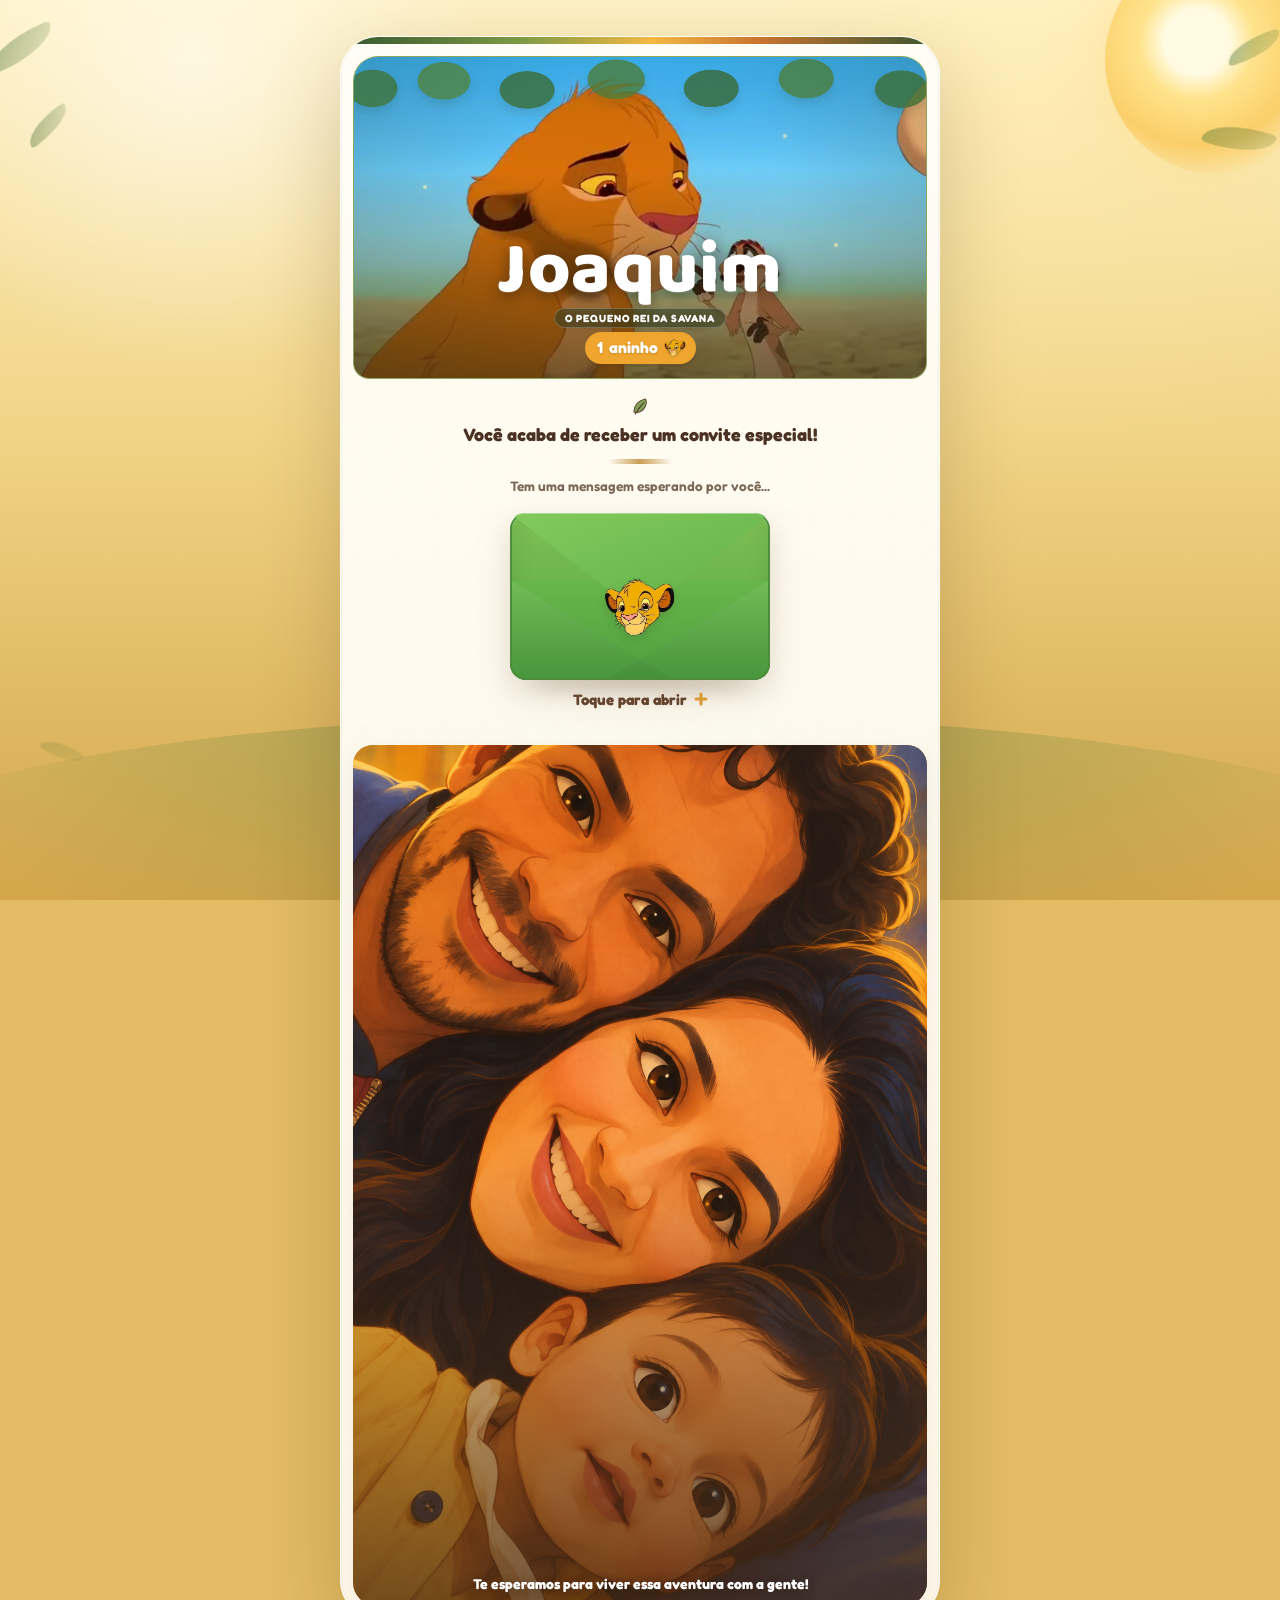
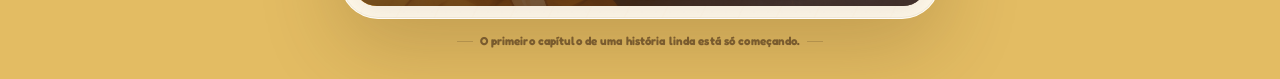
==== index.html @ 47ee206e "first commit all done" ====
<!doctype html>
<html lang="pt-BR">
<head>
  <meta charset="utf-8" />
  <meta name="viewport" content="width=device-width,initial-scale=1,viewport-fit=cover" />
  <meta name="robots" content="noindex,nofollow" />
  <meta name="theme-color" content="#e8b64d" />
  <meta name="description" content="Convite de aniversário do Joaquim — 1 aninho" />
  <title>Joaquim • 1 aninho</title>

  <link rel="preconnect" href="https://fonts.googleapis.com">
  <link rel="preconnect" href="https://fonts.gstatic.com" crossorigin>
  <link href="https://fonts.googleapis.com/css2?family=Baloo+2:wght@600;700;800&family=Fredoka:wght@400;500;600;700&family=Nunito:wght@500;600;700;800;900&display=swap" rel="stylesheet">
  <link rel="stylesheet" href="./style.css?v=5" />
</head>
<body>
  <div class="savannaBg" aria-hidden="true">
    <div class="sun"></div>
    <div class="cloud cloud--a"></div>
    <div class="cloud cloud--b"></div>
    <span class="leaf leaf--1"></span>
    <span class="leaf leaf--2"></span>
    <span class="leaf leaf--3"></span>
    <span class="leaf leaf--4"></span>
    <span class="leaf leaf--5"></span>
    <div class="horizon"></div>
  </div>

  <main class="pageShell">
    <article class="invite" id="inviteCard">
      <div class="invite__topline" aria-hidden="true"></div>

      <header class="hero">
        <div class="hero__media">
          <video
            class="hero__video"
            id="heroVideo"
            autoplay
            muted
            loop
            playsinline
            preload="metadata"
            poster="./assets/images/topo-poster.webp"
          >
            <source src="./assets/videos/reileao.mp4" type="video/mp4" />
          </video>
          <div class="hero__fallback" id="heroFallback" aria-hidden="true">
            <img src="./assets/images/simbarosto.png" alt="" />
            <strong>A savana do Joaquim</strong>
          </div>
          <div class="hero__shade"></div>
          <div class="hero__canopy"></div>
          <div class="hero__dust" aria-hidden="true"><i></i><i></i><i></i><i></i></div>

          <div class="hero__badge">
            <h1><span id="txtNome">Joaquim</span></h1>
            <span class="hero__eyebrow">O pequeno rei da savana</span>
            <p class="hero__agePill"><span id="txtIdade">1</span> aninho <img src="./assets/images/simbarosto.png" alt="" /></p>
          </div>
        </div>

        <div class="hero__intro">
          <span class="tinyCrown" aria-hidden="true"><img src="./assets/icons/leaf.svg" alt="" /></span>
          <p id="txtMensagemAbertura">Você acaba de receber um convite especial!</p>
          <span class="hero__divider" aria-hidden="true"></span>
        </div>
      </header>

      <section class="stage stage--envelope" id="stageEnvelope" aria-label="Abrir convite">
        <p class="preEnvelope">Tem uma mensagem esperando por você...</p>

        <button class="envelopeButton" id="btnAbrir" type="button" aria-label="Abrir o convite de Joaquim">
          <span class="tapHalo" aria-hidden="true"></span>
          <span class="envelope" id="envelope" aria-hidden="true">
            <span class="envelope__shadow"></span>
            <span class="envelope__back"></span>
            <span class="envelope__letter">
              <span class="letterMark">J</span>
            </span>
            <span class="envelope__flap"></span>
            <span class="envelope__front"></span>
            <span class="envelope__seal">
              <img src="./assets/images/simbarosto.png" alt="" />
            </span>
          </span>
          <span class="envelopeHint">Toque para abrir <b class="sparkleMark" aria-hidden="true"></b></span>
        </button>
      </section>

      <section class="stage stage--content hidden" id="stageContent" aria-label="Informações do convite">
        <div class="revealRibbon">
          <span>HAKUNA MATATA</span>
        </div>

        <div class="storyCard">
          <span class="storyCard__icon" aria-hidden="true"><img src="./assets/icons/leaf.svg" alt="" /></span>
          <p id="txtMensagemInterna">Todo o reino te espera para comemorar esse dia especial!</p>
          <span class="storyCard__icon storyCard__icon--flip" aria-hidden="true"><img src="./assets/icons/leaf.svg" alt="" /></span>
        </div>

        <section class="eventSection" aria-labelledby="eventTitle">
          <p class="sectionKicker">marque no calendário</p>
          <h2 id="eventTitle">A aventura começa em</h2>

          <div class="eventTickets">
            <div class="ticket">
              <span class="ticket__icon" aria-hidden="true"><img src="./assets/icons/calendar.svg" alt="" /></span>
              <span class="ticket__label">Dia</span>
              <strong id="txtData">15 de Março</strong>
            </div>
            <div class="ticket">
              <span class="ticket__icon" aria-hidden="true"><img src="./assets/icons/clock.svg" alt="" /></span>
              <span class="ticket__label">Horário</span>
              <strong id="txtHora">16:00</strong>
            </div>
          </div>
        </section>

        <section class="placeCard" aria-labelledby="placeTitle">
          <div class="placeCard__pin" aria-hidden="true"><img src="./assets/icons/map.svg" alt="" /></div>
          <div class="placeCard__copy">
            <span>Local da aventura</span>
            <h2 id="placeTitle"><span id="txtLocal">Espaço Festa Alegria</span></h2>
            <p id="txtEndereco">Rua Exemplo, 123 — São Paulo/SP</p>
          </div>
          <button class="miniMapBtn" id="btnMaps" type="button" aria-label="Abrir localização da festa">Ver mapa</button>
        </section>

        <section class="countdownCard" aria-labelledby="countTitle">
          <p class="sectionKicker">a contagem já começou</p>
          <h2 id="countTitle">Falta pouco para o rugido da festa!</h2>
          <div class="countdown" aria-live="polite">
            <div><strong id="countDays">--</strong><span>dias</span></div>
            <i>:</i>
            <div><strong id="countHours">--</strong><span>horas</span></div>
            <i>:</i>
            <div><strong id="countMinutes">--</strong><span>min</span></div>
            <i>:</i>
            <div><strong id="countSeconds">--</strong><span>seg</span></div>
          </div>
          <p class="countdownText" id="countdownText">Carregando contagem...</p>
        </section>

        <div class="journeyDivider" aria-hidden="true">
          <span class="journeyDivider__trail"><i></i><i></i><i></i><i></i><i></i></span>
          <img src="./assets/images/simba-walk.png" alt="" />
          <span class="journeyDivider__label">A aventura já começou</span>
        </div>

        <section class="actionSection" aria-labelledby="actionTitle">
          <p class="sectionKicker">prepare sua mochila</p>
          <h2 id="actionTitle">Tudo para a aventura</h2>
          <div class="actionGrid">
            <button class="actionBtn actionBtn--primary" id="btnRsvp" type="button">
              <span class="actionBtn__icon"><img src="./assets/icons/chat.svg" alt="" /></span>
              <span><strong>Confirmar presença</strong><small>pelo WhatsApp</small></span>
              <b>›</b>
            </button>

            <button class="actionBtn" id="btnPresentes" type="button" aria-haspopup="dialog" aria-controls="modalPresentes">
              <span class="actionBtn__icon"><img src="./assets/icons/gift.svg" alt="" /></span>
              <span><strong>Sugestões de presentes</strong><small>um mimo para o pequeno rei</small></span>
              <b>›</b>
            </button>

            <button class="actionBtn" id="btnAlbum" type="button">
              <span class="actionBtn__icon"><img src="./assets/icons/camera.svg" alt="" /></span>
              <span><strong>Álbum da festa</strong><small>memórias do grande dia</small></span>
              <b>›</b>
            </button>
          </div>
        </section>

        <section class="savannaScene" aria-label="Mensagem final do convite">
          <span class="savannaScene__sun" aria-hidden="true"></span>
          <span class="savannaScene__hill savannaScene__hill--back" aria-hidden="true"></span>
          <span class="savannaScene__hill savannaScene__hill--front" aria-hidden="true"></span>

          <img class="savannaScene__nala" src="./assets/images/nala.png" alt="" aria-hidden="true" />

          <div class="savannaScene__copy">
            <span>A turma já está esperando</span>
            <strong>Nos vemos na savana!</strong>
            <small>Um dia especial para guardar na memória.</small>
          </div>

          <img class="savannaScene__friends" src="./assets/images/reileao1.png" alt="" aria-hidden="true" />
          <span class="savannaScene__grass" aria-hidden="true"></span>
        </section>
      </section>

      <footer class="footerArt">
        <div class="footerArt__frame">
          <img src="./assets/images/familia-joaquim.png" alt="Ilustração de uma criança em uma savana com animais" />
          <div class="footerArt__gradient"></div>
          <p class="footerArt__text">Te esperamos para viver essa aventura com a gente!</p>
        </div>
      </footer>

      <div class="cornerPaw cornerPaw--a" aria-hidden="true"><img src="./assets/icons/paw.svg" alt="" /></div>
      <div class="cornerPaw cornerPaw--b" aria-hidden="true"><img src="./assets/icons/paw.svg" alt="" /></div>
    </article>

    <p class="pageCredit">O primeiro capítulo de uma história linda está só começando.</p>
  </main>

  <!-- Trilha sonora: só começa depois do toque no envelope (compatível com celular) -->
  <audio id="bgMusic" preload="metadata">
    <source src="./assets/audio/ciclo-da-vida.mp3" type="audio/mpeg" />
  </audio>

  <button class="musicControl is-hidden" id="musicControl" type="button" aria-label="Pausar trilha da savana" aria-pressed="true">
    <span class="musicControl__icon" aria-hidden="true"><img src="./assets/icons/music.svg" alt="" /></span>
    <span class="musicControl__copy">
      <strong>Trilha da savana</strong>
      <small id="musicStatus">tocando baixinho</small>
    </span>
    <span class="musicControl__bars" aria-hidden="true"><i></i><i></i><i></i></span>
  </button>

  <div class="modal hidden" id="modalPresentes" role="dialog" aria-modal="true" aria-labelledby="presentesTitle">
    <button class="modal__backdrop" type="button" data-close="true" aria-label="Fechar sugestões de presentes"></button>
    <div class="modal__panel">
      <img class="modal__friends" src="./assets/images/reileao1.png" alt="" />
      <button class="modal__close" type="button" data-close="true" aria-label="Fechar">×</button>
      <p class="modal__kicker">Baú da savana</p>
      <h2 id="presentesTitle">Sugestões de presentes</h2>
      <p class="modal__intro">Se quiser levar um mimo, aqui vão algumas ideias:</p>

      <div class="giftList" role="list">
        <div class="giftItem" role="listitem"><span><img src="./assets/icons/shoe.svg" alt="" /></span><div><strong>Calçado</strong><small>Tamanho 1 ano ou similar</small></div></div>
        <div class="giftItem" role="listitem"><span><img src="./assets/icons/shirt.svg" alt="" /></span><div><strong>Roupinhas</strong><small>Tamanho 1 ano</small></div></div>
        <div class="giftItem" role="listitem"><span><img src="./assets/icons/blocks.svg" alt="" /></span><div><strong>Brinquedos</strong><small>Interativos, criativos ou educativos</small></div></div>
      </div>

      <p class="modal__note">O mais importante é ter você com a gente nesse dia especial.</p>
      <button class="modal__ok" type="button" data-close="true">Combinado!</button>
    </div>
  </div>

  <div class="celebration" id="celebration" aria-hidden="true"></div>
  <script src="./script.js?v=5"></script>
</body>
</html>
---- style.css ----
:root{
  --sand-0:#fff8df;
  --sand-1:#f6e2a4;
  --sand-2:#e6bc60;
  --sand-3:#c98c32;
  --leaf:#5f7f36;
  --leaf-dark:#35562f;
  --moss:#456b37;
  --orange:#de8c27;
  --amber:#f4b844;
  --brown:#5a3523;
  --brown-2:#7b4c2d;
  --paper:#fffdf7;
  --paper-2:#fff7e8;
  --ink:#4b3124;
  --muted:#7b6657;
  --line:rgba(102,73,45,.14);
  --shadow:0 28px 80px rgba(76,49,20,.22);
  --ff-display:"Baloo 2","Fredoka",system-ui,sans-serif;
  --ff-body:"Nunito",system-ui,sans-serif;
  --ff-cute:"Fredoka","Nunito",system-ui,sans-serif;
}

*{box-sizing:border-box}
html{scroll-behavior:smooth}
body{
  margin:0;
  min-height:100%;
  color:var(--ink);
  font-family:var(--ff-body);
  background:#e3bc63;
  overflow-x:hidden;
  -webkit-text-size-adjust:100%;
}
button{font:inherit}
button:focus-visible{outline:3px solid rgba(245,177,55,.65);outline-offset:3px}
.hidden{display:none!important}

.savannaBg{
  position:fixed;
  inset:0;
  z-index:-2;
  overflow:hidden;
  background:
    radial-gradient(circle at 15% 8%,rgba(255,255,255,.55),transparent 22%),
    radial-gradient(circle at 82% 18%,rgba(255,235,168,.28),transparent 25%),
    linear-gradient(180deg,#fff2c5 0%,#f1d486 48%,#d3a64b 100%);
}
.savannaBg::before{
  content:"";
  position:absolute;
  inset:0;
  opacity:.18;
  background-image:radial-gradient(rgba(103,73,34,.22) .7px,transparent .7px);
  background-size:9px 9px;
  mask-image:linear-gradient(to bottom,transparent,black 30%,black 75%,transparent);
}
.sun{
  position:absolute;right:-55px;top:-55px;width:230px;aspect-ratio:1;border-radius:50%;
  background:radial-gradient(circle at 40% 42%,#fffbe2 0 17%,#ffe38c 30%,rgba(249,190,65,.58) 54%,transparent 72%);
  filter:drop-shadow(0 0 32px rgba(255,210,97,.42));
}
.cloud{position:absolute;width:130px;height:28px;border-radius:999px;background:rgba(255,255,255,.32);filter:blur(.3px)}
.cloud::before,.cloud::after{content:"";position:absolute;background:inherit;border-radius:50%}
.cloud::before{width:45px;height:45px;left:18px;bottom:4px}.cloud::after{width:58px;height:58px;right:16px;bottom:1px}
.cloud--a{top:80px;left:-180px;animation:cloudDrift 26s linear infinite}.cloud--b{top:170px;left:-220px;opacity:.55;transform:scale(.74);animation:cloudDrift 36s linear infinite 7s}
@keyframes cloudDrift{to{translate:calc(100vw + 420px) 0}}

.leaf{position:absolute;width:72px;height:27px;border-radius:90% 10% 90% 10%;background:linear-gradient(135deg,rgba(62,106,45,.45),rgba(111,139,58,.15));filter:blur(.1px);animation:leafFloat 4.8s ease-in-out infinite}
.leaf--1{left:-15px;top:34px;rotate:-24deg}.leaf--2{left:12px;top:112px;rotate:-36deg;scale:.72}.leaf--3{right:5px;top:125px;rotate:17deg;animation-delay:.6s}.leaf--4{right:-10px;top:34px;rotate:-18deg;scale:.8;animation-delay:1.3s}.leaf--5{left:2vw;bottom:15vh;rotate:32deg;scale:.6;opacity:.45}
@keyframes leafFloat{50%{translate:0 -7px;rotate:8deg}}
.horizon{position:absolute;left:-10%;right:-10%;bottom:-85px;height:270px;border-radius:50% 50% 0 0;background:radial-gradient(ellipse at 50% 0%,rgba(92,127,54,.48),rgba(92,127,54,.12) 52%,transparent 72%)}

.pageShell{
  min-height:100dvh;
  display:flex;
  flex-direction:column;
  align-items:center;
  justify-content:flex-start;
  gap:12px;
  padding:max(18px,env(safe-area-inset-top)) max(12px,env(safe-area-inset-right)) max(30px,env(safe-area-inset-bottom)) max(12px,env(safe-area-inset-left));
}

.invite{
  position:relative;
  width:min(100%,600px);
  overflow:hidden;
  border:1px solid rgba(255,255,255,.72);
  border-radius:34px;
  background:
    linear-gradient(rgba(255,253,247,.96),rgba(255,250,238,.98)),
    radial-gradient(#d2aa69 1px,transparent 1px);
  background-size:auto,14px 14px;
  box-shadow:var(--shadow),inset 0 0 0 1px rgba(107,75,38,.07);
  isolation:isolate;
}
.invite::before{
  content:"";position:absolute;inset:0;z-index:-1;pointer-events:none;opacity:.3;
  background:linear-gradient(115deg,transparent 0 48%,rgba(227,183,100,.08) 49% 51%,transparent 52% 100%);
  background-size:38px 38px;
}
.invite__topline{height:7px;background:linear-gradient(90deg,var(--leaf-dark),#7c9a44 30%,var(--amber) 52%,#ca7430 70%,var(--leaf-dark))}

.hero{padding:10px 10px 0;text-align:center}
.hero__media{position:relative;aspect-ratio:16/9;min-height:205px;border-radius:25px 25px 16px 16px;overflow:hidden;background:#9bb969;border:1px solid rgba(63,86,47,.18);box-shadow:inset 0 0 0 1px rgba(255,255,255,.3)}
.hero__video{width:100%;height:100%;display:block;object-fit:cover;object-position:center 42%}
.hero__fallback{position:absolute;inset:0;display:grid;place-content:center;gap:8px;background:linear-gradient(180deg,#badb86,#6c984d);color:#fff;opacity:0;pointer-events:none;transition:.25s}
.hero__fallback.is-visible{opacity:1}.hero__fallback span{font-size:3rem}.hero__fallback strong{font:800 1.15rem var(--ff-cute)}
.hero__shade{position:absolute;inset:0;pointer-events:none;background:linear-gradient(180deg,rgba(32,52,25,.1),transparent 36%,rgba(23,31,18,.53) 100%),radial-gradient(circle at 50% 45%,transparent 0 42%,rgba(41,53,29,.17) 100%)}
.hero__canopy{position:absolute;left:-2%;right:-2%;top:-18px;height:76px;opacity:.8;filter:drop-shadow(0 6px 5px rgba(37,55,29,.16));background:radial-gradient(45px 34px at 5% 65%,#3e7338 0 54%,transparent 56%),radial-gradient(48px 34px at 17% 55%,#4f833e 0 54%,transparent 56%),radial-gradient(50px 34px at 31% 67%,#3c6c33 0 54%,transparent 56%),radial-gradient(52px 36px at 46% 53%,#4c7d39 0 54%,transparent 56%),radial-gradient(50px 34px at 62% 65%,#3a6932 0 54%,transparent 56%),radial-gradient(50px 36px at 78% 52%,#4c7d39 0 54%,transparent 56%),radial-gradient(48px 34px at 94% 66%,#3b6e34 0 54%,transparent 56%)}
.hero__dust i{position:absolute;width:4px;height:4px;border-radius:50%;background:#fff2b7;box-shadow:0 0 8px #ffdc7c;opacity:.6;animation:dust 3.5s ease-in-out infinite}.hero__dust i:nth-child(1){left:12%;top:40%;animation-delay:.2s}.hero__dust i:nth-child(2){left:75%;top:24%;animation-delay:1s}.hero__dust i:nth-child(3){left:84%;top:58%;animation-delay:1.8s}.hero__dust i:nth-child(4){left:28%;top:68%;animation-delay:2.4s}@keyframes dust{50%{translate:0 -10px;opacity:1}}

.hero__badge{position:absolute;left:50%;bottom:15px;transform:translateX(-50%);width:min(92%,430px);color:#fff;text-shadow:0 2px 12px rgba(37,24,11,.5)}
.hero__eyebrow{display:inline-block;margin-bottom:2px;padding:4px 10px;border:1px solid rgba(255,255,255,.24);border-radius:999px;background:rgba(46,64,37,.38);backdrop-filter:blur(6px);font:700 .69rem var(--ff-cute);letter-spacing:.08em;text-transform:uppercase}
.hero__badge h1{margin:-2px 0 -8px;font:800 clamp(2.5rem,10vw,4.35rem)/1 var(--ff-display);letter-spacing:.01em}
.hero__badge p{display:inline-block;margin:4px 0 0;padding:4px 12px;border-radius:999px;background:#f0a52f;color:#fff;font:800 .98rem var(--ff-cute);box-shadow:0 3px 0 rgba(90,54,25,.18);text-shadow:0 1px 2px rgba(80,44,10,.25)}
.hero__intro{position:relative;padding:18px 20px 4px}.hero__intro p{margin:0 auto;max-width:360px;font:700 clamp(.98rem,3.2vw,1.12rem)/1.35 var(--ff-cute)}
.tinyCrown{display:block;color:#ce8726;font-size:1.12rem;line-height:1;margin-bottom:2px}.hero__divider{display:block;width:64px;height:5px;margin:12px auto 0;border-radius:999px;background:linear-gradient(90deg,transparent,#ca9c55,transparent)}

.stage{padding:10px 20px 24px}.stage--envelope{text-align:center;padding-top:8px}.preEnvelope{margin:2px 0 13px;color:var(--muted);font:600 .85rem var(--ff-cute)}
.envelopeButton{position:relative;display:flex;width:100%;flex-direction:column;align-items:center;gap:10px;border:0;background:transparent;padding:6px 0 4px;cursor:pointer;color:inherit}.envelopeButton:disabled{cursor:default}.tapHalo{position:absolute;top:20px;left:50%;width:245px;height:155px;translate:-50% 0;border-radius:50%;background:radial-gradient(ellipse,rgba(246,188,67,.2),transparent 68%);animation:haloPulse 2s ease-in-out infinite}@keyframes haloPulse{50%{scale:1.08;opacity:.55}}
.envelope{position:relative;width:min(260px,72vw);aspect-ratio:1.56/1;perspective:900px;transform-style:preserve-3d;filter:drop-shadow(0 13px 16px rgba(81,57,28,.18));transition:transform .2s ease}.envelopeButton:not(:disabled):hover .envelope{transform:translateY(-3px) rotate(-.5deg)}
.envelope__shadow{position:absolute;left:9%;right:9%;bottom:-12px;height:20px;border-radius:50%;background:rgba(77,56,29,.17);filter:blur(8px);z-index:0}
.envelope__back{position:absolute;inset:0;border-radius:16px;background:linear-gradient(180deg,#7dbf54,#56a643);border:2px solid #4f8e3d;z-index:1;box-shadow:inset 0 1px rgba(255,255,255,.38),inset 0 -13px 22px rgba(37,88,31,.13)}
.envelope__letter{position:absolute;left:15px;right:15px;top:20px;height:66%;z-index:3;border-radius:12px;background:linear-gradient(180deg,#fffef9,#fff6e1);border:1px solid #ead6ad;opacity:0;transform:translateY(28px) scale(.97);transition:transform .72s cubic-bezier(.2,.85,.2,1.16),opacity .2s ease;box-shadow:0 5px 14px rgba(86,59,30,.1);display:grid;place-items:center}.letterMark{display:grid;place-items:center;width:58px;aspect-ratio:1;border-radius:50%;background:#f0bb4d;color:#65412a;font:800 2rem var(--ff-display);border:2px dashed rgba(93,57,31,.25)}
.envelope__flap{position:absolute;left:0;right:0;top:0;height:61%;z-index:6;transform-origin:top center;transition:transform .78s cubic-bezier(.2,.75,.18,1);clip-path:polygon(0 0,100% 0,50% 100%);background:linear-gradient(160deg,#83ca5d,#5fb048);border-top-left-radius:14px;border-top-right-radius:14px;backface-visibility:hidden;box-shadow:inset 0 1px rgba(255,255,255,.35)}
.envelope__front{position:absolute;inset:41% 0 0;z-index:5;border-radius:0 0 16px 16px;overflow:hidden;background:linear-gradient(180deg,#68b64a,#4d9f3f);border:2px solid #4b8d39;border-top:0}.envelope__front::before,.envelope__front::after{content:"";position:absolute;top:0;width:62%;height:100%;background:linear-gradient(180deg,rgba(255,255,255,.07),rgba(51,99,39,.14))}.envelope__front::before{left:0;clip-path:polygon(0 0,100% 100%,0 100%)}.envelope__front::after{right:0;clip-path:polygon(100% 0,0 100%,100% 100%)}
.envelope__seal{position:absolute;z-index:8;left:50%;top:56%;translate:-50% -50%;width:76px;height:68px;display:grid;place-items:center;transition:transform .4s ease,opacity .3s ease;filter:drop-shadow(0 4px 4px rgba(67,43,20,.16))}.envelope__seal img{display:block;width:100%;height:100%;object-fit:contain}
.envelope.is-flap-open .envelope__flap{transform:rotateX(178deg);z-index:2}.envelope.is-flap-open .envelope__seal{transform:translateY(8px) scale(.82);opacity:0}.envelope.is-letter-out .envelope__letter{opacity:1;transform:translateY(-58px) scale(1)}.envelope.is-letter-out .envelope__shadow{transform:scaleX(1.12);opacity:.65}
.envelopeHint{font:800 .94rem var(--ff-cute);color:#674631;animation:hint 1.45s ease-in-out infinite}.envelopeHint b{display:inline-block;font-size:.9rem}@keyframes hint{50%{translate:0 -2px}}

.stage--content{position:relative;padding-top:2px;animation:reveal .55s ease both}.stage--content.is-visible{display:block}@keyframes reveal{from{opacity:0;translate:0 14px}to{opacity:1;translate:0 0}}
.revealRibbon{display:flex;justify-content:center;margin:2px 0 12px}.revealRibbon span{position:relative;padding:7px 20px;background:linear-gradient(180deg,#6d8a3f,#4e6e35);color:#fff8dd;font:800 .72rem var(--ff-cute);letter-spacing:.18em;border-radius:4px;box-shadow:0 5px 10px rgba(65,89,43,.16)}.revealRibbon span::before,.revealRibbon span::after{content:"";position:absolute;top:4px;width:14px;height:100%;background:#46612f;z-index:-1}.revealRibbon span::before{left:-9px;transform:skewY(-18deg)}.revealRibbon span::after{right:-9px;transform:skewY(18deg)}
.storyCard{display:grid;grid-template-columns:auto 1fr auto;gap:10px;align-items:center;margin:0 auto 22px;padding:16px 15px;border:1px solid #e5cf9f;border-radius:20px;background:linear-gradient(180deg,#fffaf0,#fff4da);box-shadow:0 7px 18px rgba(99,67,29,.07)}.storyCard p{margin:0;text-align:center;font:700 .95rem/1.4 var(--ff-cute)}.storyCard__icon{font-size:1.1rem}
.sectionKicker{margin:0 0 2px;color:#aa7429;text-transform:uppercase;letter-spacing:.12em;font:800 .68rem var(--ff-cute)}.eventSection h2,.countdownCard h2,.actionSection h2{margin:0;color:var(--brown);font:800 1.35rem/1.1 var(--ff-display)}
.eventSection{text-align:center;margin:6px 0 20px}.eventTickets{display:grid;grid-template-columns:1fr 1fr;gap:10px;margin-top:12px}.ticket{position:relative;min-height:105px;display:flex;flex-direction:column;align-items:center;justify-content:center;padding:12px;border-radius:20px;background:linear-gradient(150deg,#fffdf7,#fff1d1);border:1px solid #e8d1a7;box-shadow:0 8px 20px rgba(97,66,29,.07);overflow:hidden}.ticket::after{content:"";position:absolute;inset:auto -20px -38px;width:85px;aspect-ratio:1;border-radius:50%;background:rgba(228,172,67,.1)}.ticket__icon{font-size:1.35rem}.ticket__label{color:var(--muted);font:700 .69rem var(--ff-cute);text-transform:uppercase;letter-spacing:.1em}.ticket strong{font:800 1.02rem var(--ff-display);color:#5c3925}

.placeCard{display:grid;grid-template-columns:auto 1fr auto;align-items:center;gap:12px;padding:15px;border-radius:22px;background:linear-gradient(140deg,#607a3f,#3f6437);color:#fff;border:1px solid rgba(255,255,255,.16);box-shadow:0 12px 24px rgba(59,83,43,.16)}.placeCard__pin{display:grid;place-items:center;width:46px;aspect-ratio:1;border-radius:16px;background:rgba(255,255,255,.13);font-size:1.25rem}.placeCard__copy{min-width:0}.placeCard__copy>span{font:700 .66rem var(--ff-cute);letter-spacing:.08em;text-transform:uppercase;color:#f6db9b}.placeCard h2{margin:2px 0 0;font:800 1rem/1.15 var(--ff-display);color:#fff}.placeCard p{margin:3px 0 0;font-size:.73rem;line-height:1.25;color:rgba(255,255,255,.76)}.miniMapBtn{border:1px solid rgba(255,255,255,.25);border-radius:999px;padding:9px 11px;background:#f6be50;color:#5b3b25;font:800 .72rem var(--ff-cute);cursor:pointer;box-shadow:0 3px 0 rgba(39,65,33,.2)}

.countdownCard{margin-top:18px;padding:18px 12px;text-align:center;border-radius:24px;background:linear-gradient(180deg,rgba(255,247,224,.92),rgba(255,236,188,.68));border:1px dashed rgba(161,112,42,.3)}.countdown{display:grid;grid-template-columns:1fr auto 1fr auto 1fr auto 1fr;align-items:center;gap:4px;margin:14px auto 7px;max-width:390px}.countdown div{display:flex;min-width:0;flex-direction:column;align-items:center;padding:8px 4px;border-radius:16px;background:rgba(255,255,255,.64);border:1px solid rgba(190,138,64,.14)}.countdown strong{font:800 clamp(1.25rem,5vw,1.75rem)/1 var(--ff-display);color:#7a4b27}.countdown span{margin-top:4px;color:var(--muted);font:700 .58rem var(--ff-cute);text-transform:uppercase;letter-spacing:.05em}.countdown i{font-style:normal;font:800 1.1rem var(--ff-display);color:#c8933c;opacity:.6}.countdownText{margin:7px 0 0;color:#8b6e52;font-size:.72rem;font-weight:700}

.actionSection{margin-top:20px;text-align:center}.actionGrid{display:grid;gap:9px;margin-top:12px}.actionBtn{display:grid;grid-template-columns:auto 1fr auto;align-items:center;gap:11px;width:100%;min-height:68px;padding:10px 13px;border:1px solid #ead7b7;border-radius:19px;background:rgba(255,255,255,.78);color:var(--ink);text-align:left;cursor:pointer;box-shadow:0 7px 18px rgba(94,65,31,.06);transition:transform .18s ease,box-shadow .18s ease,border-color .18s ease}.actionBtn:hover{transform:translateY(-2px);box-shadow:0 10px 22px rgba(94,65,31,.1);border-color:#daba7f}.actionBtn__icon{display:grid;place-items:center;width:44px;aspect-ratio:1;border-radius:15px;background:#f7ead0;font-size:1.16rem}.actionBtn strong{display:block;font:800 .9rem var(--ff-cute)}.actionBtn small{display:block;margin-top:1px;color:var(--muted);font-size:.68rem;font-weight:700}.actionBtn>b{font:800 1.5rem var(--ff-display);color:#bd8735}.actionBtn--primary{background:linear-gradient(135deg,#f2b84d,#df8c2f);border-color:#d68b2e;color:#fff}.actionBtn--primary .actionBtn__icon{background:rgba(255,255,255,.2)}.actionBtn--primary small{color:rgba(255,255,255,.8)}.actionBtn--primary>b{color:#fff}
.friendsDecor{height:82px;position:relative;margin-top:10px;pointer-events:none}.friendsDecor img{position:absolute;width:150px;right:-15px;bottom:-31px;filter:drop-shadow(0 7px 10px rgba(58,60,31,.12));transform:rotate(1.5deg)}

.footerArt{padding:0 10px 10px}.footerArt__frame{position:relative;overflow:hidden;min-height:180px;border-radius:20px 20px 24px 24px;background:#d99e45;box-shadow:inset 0 0 0 1px rgba(105,67,27,.12)}.footerArt img{width:100%;height:100%;min-height:180px;display:block;object-fit:cover;object-position:center 54%}.footerArt__gradient{position:absolute;inset:0;background:linear-gradient(180deg,transparent 48%,rgba(70,42,20,.74) 100%)}.footerArt__text{position:absolute;left:18px;right:18px;bottom:13px;margin:0;color:#fff;text-align:center;font:800 .88rem/1.25 var(--ff-cute);text-shadow:0 2px 8px rgba(52,33,19,.5)}
.cornerPaw{position:absolute;z-index:-1;font-size:1.8rem;opacity:.08;filter:grayscale(1)}.cornerPaw--a{left:11px;top:52%}.cornerPaw--b{right:10px;top:67%;rotate:18deg}.pageCredit{margin:0;color:rgba(81,55,28,.72);font:700 .7rem var(--ff-cute);text-align:center}

.modal{position:fixed;inset:0;z-index:50;display:grid;place-items:end center;padding:18px}.modal__backdrop{position:absolute;inset:0;border:0;background:rgba(48,35,22,.56);backdrop-filter:blur(5px);cursor:pointer}.modal__panel{position:relative;width:min(100%,470px);padding:28px 20px 20px;border-radius:30px;background:linear-gradient(180deg,#fffdf7,#fff4dd);box-shadow:0 24px 90px rgba(38,27,17,.34);border:1px solid rgba(255,255,255,.7);animation:modalUp .3s ease both;overflow:hidden}@keyframes modalUp{from{opacity:0;translate:0 20px;scale:.98}}
.modal__friends{position:absolute;right:-26px;top:-38px;width:155px;opacity:.18;rotate:8deg}.modal__close{position:absolute;right:14px;top:14px;z-index:2;width:38px;aspect-ratio:1;border:0;border-radius:50%;background:#f0e0bf;color:#76523a;font-size:1.35rem;cursor:pointer}.modal__kicker{margin:0;color:#a66e23;font:800 .67rem var(--ff-cute);letter-spacing:.12em;text-transform:uppercase}.modal h2{position:relative;margin:3px 50px 4px 0;font:800 1.5rem/1.1 var(--ff-display);color:#5b3825}.modal__intro{margin:0 0 14px;color:var(--muted);font-size:.82rem}.giftList{display:grid;gap:8px}.giftItem{display:grid;grid-template-columns:auto 1fr;gap:11px;align-items:center;padding:11px;border-radius:16px;background:rgba(255,255,255,.72);border:1px solid #ead8b7}.giftItem>span{display:grid;place-items:center;width:42px;aspect-ratio:1;border-radius:14px;background:#f8e5bd}.giftItem strong{display:block;font:800 .84rem var(--ff-cute)}.giftItem small{display:block;color:var(--muted);font-size:.7rem;font-weight:700}.modal__note{margin:14px 0 13px;text-align:center;color:#705440;font-size:.76rem;font-weight:700}.modal__ok{width:100%;border:0;border-radius:16px;padding:12px;background:linear-gradient(135deg,#6f8f46,#4c7038);color:#fff;font:800 .88rem var(--ff-cute);cursor:pointer;box-shadow:0 4px 0 #35562f}
body.modal-open{overflow:hidden}

.celebration{position:fixed;inset:0;z-index:70;pointer-events:none;overflow:hidden}.celebration span{position:absolute;top:45%;left:50%;width:9px;height:16px;border-radius:999px;background:#efb341;animation:burst 1s cubic-bezier(.16,.76,.35,1) forwards;opacity:0}.celebration span:nth-child(3n){background:#6f9648}.celebration span:nth-child(3n+2){background:#df7f32}@keyframes burst{0%{opacity:1;transform:translate(-50%,-50%) rotate(var(--r)) translateY(0) scale(.7)}100%{opacity:0;transform:translate(-50%,-50%) rotate(var(--r)) translateY(var(--d)) rotate(260deg) scale(1)}}

@media (min-width:680px){.pageShell{padding-top:36px}.invite{border-radius:38px}.hero{padding:12px 12px 0}.hero__media{min-height:290px}.stage{padding-inline:34px}.footerArt{padding:0 12px 12px}.footerArt__frame{min-height:225px}.footerArt img{min-height:225px}.friendsDecor img{width:180px;right:-25px}.modal{place-items:center}}

@media (max-width:420px){.pageShell{padding-inline:7px}.invite{border-radius:27px}.hero{padding:7px 7px 0}.hero__media{min-height:190px;border-radius:21px 21px 14px 14px}.stage{padding-inline:14px}.hero__intro{padding-inline:12px}.eventTickets{gap:8px}.ticket{min-height:96px}.placeCard{grid-template-columns:auto 1fr}.miniMapBtn{grid-column:1/-1;width:100%}.friendsDecor{height:62px}.friendsDecor img{width:130px;right:-8px}.footerArt{padding:0 7px 7px}.countdown{gap:2px}.countdown div{padding-inline:2px}.modal{padding:10px}.modal__panel{border-radius:25px}}

@media (prefers-reduced-motion:reduce){*,*::before,*::after{animation-duration:.001ms!important;animation-iteration-count:1!important;scroll-behavior:auto!important;transition-duration:.001ms!important}}

/* =========================================================
   V3 — hierarquia do hero + ilustrações infantis próprias
   ========================================================= */
.hero__fallback img{
  width:72px;
  height:72px;
  object-fit:contain;
  margin:0 auto;
  filter:drop-shadow(0 6px 10px rgba(48,34,20,.22));
}

.hero__badge{
  bottom:14px;
  display:flex;
  flex-direction:column;
  align-items:center;
  gap:4px;
}

.hero__badge h1{
  margin:0;
  font-size:clamp(2.65rem,10.5vw,4.55rem);
  line-height:.88;
  text-shadow:0 3px 16px rgba(37,24,11,.62),0 1px 0 rgba(255,255,255,.18);
}

.hero__eyebrow{
  order:2;
  margin:1px 0 0;
  padding:3px 10px;
  background:rgba(41,60,32,.48);
  border-color:rgba(255,255,255,.22);
  font-size:.65rem;
  letter-spacing:.095em;
}

.hero__agePill{
  order:3;
  display:inline-flex !important;
  align-items:center;
  gap:6px;
  margin:0 !important;
  padding:5px 10px 5px 12px !important;
}

.hero__agePill img{
  width:22px;
  height:22px;
  object-fit:contain;
  filter:drop-shadow(0 1px 1px rgba(73,46,22,.16));
}

.tinyCrown{
  width:22px;
  height:22px;
  margin:0 auto 4px;
}
.tinyCrown img{width:100%;height:100%;object-fit:contain;transform:rotate(-12deg)}

.sparkleMark{
  position:relative;
  display:inline-block;
  width:13px;
  height:13px;
  margin-left:3px;
  vertical-align:-1px;
}
.sparkleMark::before,.sparkleMark::after{
  content:"";
  position:absolute;
  inset:50% auto auto 50%;
  transform:translate(-50%,-50%);
  border-radius:999px;
  background:#d99a34;
}
.sparkleMark::before{width:3px;height:13px}.sparkleMark::after{width:13px;height:3px}

.storyCard__icon{width:27px;height:27px;display:grid;place-items:center}
.storyCard__icon img{width:100%;height:100%;object-fit:contain}
.storyCard__icon--flip{transform:scaleX(-1)}

.ticket__icon{
  width:38px;
  height:38px;
  margin-bottom:3px;
  display:grid;
  place-items:center;
  filter:drop-shadow(0 3px 4px rgba(95,63,29,.08));
}
.ticket__icon img{width:100%;height:100%;object-fit:contain}

.placeCard__pin{
  width:50px;
  border-radius:18px;
  background:rgba(255,250,233,.95);
  box-shadow:inset 0 0 0 1px rgba(73,61,36,.08),0 4px 10px rgba(31,47,25,.08);
}
.placeCard__pin img{width:34px;height:34px;object-fit:contain}

.actionBtn__icon{
  width:48px;
  border-radius:17px;
  background:linear-gradient(150deg,#fff9eb,#f5e3bd);
  border:1px solid rgba(112,78,40,.11);
  box-shadow:inset 0 1px 0 rgba(255,255,255,.8);
}
.actionBtn__icon img{width:34px;height:34px;object-fit:contain}
.actionBtn--primary .actionBtn__icon{
  background:rgba(255,251,238,.94);
  border-color:rgba(97,61,30,.1);
}

.giftItem>span{
  width:46px;
  border-radius:16px;
  background:linear-gradient(150deg,#fff8e6,#f7e4bc);
  border:1px solid rgba(112,78,40,.09);
}
.giftItem>span img{width:34px;height:34px;object-fit:contain}

.cornerPaw{width:34px;height:34px;font-size:0;filter:none;opacity:.075}
.cornerPaw img{width:100%;height:100%;object-fit:contain}

.pageCredit{
  max-width:420px;
  margin:2px auto 0;
  padding:0 16px;
  color:rgba(81,55,28,.68);
  font:700 .72rem/1.4 var(--ff-cute);
  letter-spacing:.01em;
}
.pageCredit::before,.pageCredit::after{
  content:"";
  display:inline-block;
  width:16px;
  height:1px;
  margin:0 7px 3px;
  background:rgba(107,83,48,.28);
}

@media (max-width:420px){
  .hero__badge{bottom:12px;gap:3px}
  .hero__badge h1{font-size:clamp(2.5rem,13vw,3.25rem)}
  .hero__eyebrow{font-size:.59rem;padding:3px 8px}
  .hero__agePill{font-size:.86rem !important;padding:4px 9px 4px 10px !important}
  .hero__agePill img{width:19px;height:19px}
  .actionBtn__icon{width:45px}
  .actionBtn__icon img{width:31px;height:31px}
}

/* =========================================================
   V4 — personagens com função narrativa, não “soltos”
   ========================================================= */

/* Pequena transição visual: Simba literalmente caminha para a próxima parte. */
.journeyDivider{
  position:relative;
  height:86px;
  margin:10px 2px 4px;
  overflow:hidden;
  border-radius:20px;
  background:
    radial-gradient(circle at 18% 20%,rgba(255,255,255,.72),transparent 24%),
    linear-gradient(180deg,rgba(250,227,169,.46),rgba(250,241,213,.2));
}
.journeyDivider::after{
  content:"";
  position:absolute;
  left:7%;right:7%;bottom:18px;
  height:2px;
  border-radius:999px;
  background:linear-gradient(90deg,transparent,rgba(135,94,45,.17) 16% 82%,transparent);
}
.journeyDivider img{
  position:absolute;
  z-index:3;
  width:106px;
  right:8%;
  bottom:4px;
  object-fit:contain;
  filter:drop-shadow(0 7px 7px rgba(81,56,27,.14));
  transform:rotate(-1deg);
}
.journeyDivider__trail{
  position:absolute;
  left:13%;right:32%;bottom:24px;
  height:22px;
}
.journeyDivider__trail i{
  position:absolute;
  width:7px;height:9px;
  border-radius:55% 55% 60% 60%;
  background:rgba(111,75,39,.18);
  transform:rotate(35deg);
}
.journeyDivider__trail i:nth-child(1){left:4%;bottom:0}
.journeyDivider__trail i:nth-child(2){left:22%;bottom:8px;transform:rotate(25deg) scale(.92)}
.journeyDivider__trail i:nth-child(3){left:41%;bottom:2px;transform:rotate(38deg) scale(.84)}
.journeyDivider__trail i:nth-child(4){left:60%;bottom:10px;transform:rotate(29deg) scale(.76)}
.journeyDivider__trail i:nth-child(5){left:79%;bottom:3px;transform:rotate(39deg) scale(.68)}
.journeyDivider__label{
  position:absolute;
  z-index:2;
  left:9%;top:17px;
  color:#9b682c;
  font:800 .64rem var(--ff-cute);
  letter-spacing:.11em;
  text-transform:uppercase;
}

/* O antigo PNG flutuante virou uma “cena” própria. */
.savannaScene{
  position:relative;
  min-height:190px;
  margin:22px 0 4px;
  overflow:hidden;
  border:1px solid rgba(129,92,45,.13);
  border-radius:28px;
  background:
    radial-gradient(circle at 72% 18%,rgba(255,248,204,.92),transparent 17%),
    linear-gradient(180deg,#f9e5a8 0%,#efc66e 52%,#b6a652 100%);
  box-shadow:inset 0 1px rgba(255,255,255,.56),0 12px 25px rgba(88,62,30,.08);
  isolation:isolate;
}
.savannaScene::before{
  content:"";
  position:absolute;
  inset:0;
  z-index:-1;
  background:
    radial-gradient(circle at 15% 22%,rgba(255,255,255,.42),transparent 18%),
    linear-gradient(90deg,rgba(255,255,255,.1),transparent 38%);
}
.savannaScene__sun{
  position:absolute;
  right:14%;top:14px;
  width:48px;aspect-ratio:1;border-radius:50%;
  background:radial-gradient(circle,#fff6ca 0 34%,#f7ce62 62%,rgba(247,206,98,.08) 72%);
  box-shadow:0 0 24px rgba(246,196,68,.36);
}
.savannaScene__hill{
  position:absolute;
  left:-12%;width:124%;
  border-radius:50% 50% 0 0;
  pointer-events:none;
}
.savannaScene__hill--back{
  bottom:20px;height:82px;
  background:rgba(115,139,64,.28);
  transform:rotate(-2deg);
}
.savannaScene__hill--front{
  bottom:-38px;height:105px;
  background:linear-gradient(180deg,#718b45,#4e7138);
  transform:rotate(1deg);
}
.savannaScene__copy{
  position:relative;
  z-index:4;
  width:55%;
  margin:38px auto 0;
  text-align:center;
  text-shadow:0 1px rgba(255,255,255,.24);
}
.savannaScene__copy span{
  display:block;
  margin-bottom:2px;
  color:#926126;
  font:800 .61rem var(--ff-cute);
  letter-spacing:.11em;
  text-transform:uppercase;
}
.savannaScene__copy strong{
  display:block;
  color:#563521;
  font:800 clamp(1.2rem,4.8vw,1.65rem)/1.02 var(--ff-display);
}
.savannaScene__copy small{
  display:block;
  max-width:180px;
  margin:5px auto 0;
  color:#775b3d;
  font:700 .68rem/1.3 var(--ff-cute);
}
.savannaScene__nala{
  position:absolute;
  z-index:3;
  left:-15px;
  bottom:-21px;
  width:148px;
  max-height:176px;
  object-fit:contain;
  object-position:bottom;
  filter:drop-shadow(0 8px 8px rgba(72,51,27,.13));
}
.savannaScene__friends{
  position:absolute;
  z-index:3;
  right:-18px;
  bottom:-13px;
  width:155px;
  filter:drop-shadow(0 8px 8px rgba(55,53,26,.15));
}
.savannaScene__grass{
  position:absolute;
  z-index:5;
  left:-2%;right:-2%;bottom:-1px;height:27px;
  background:
    linear-gradient(72deg,transparent 47%,#496b38 49% 53%,transparent 55%) 0 100%/17px 27px repeat-x,
    linear-gradient(108deg,transparent 47%,#5b7b3c 49% 53%,transparent 55%) 8px 100%/19px 24px repeat-x;
  opacity:.85;
  pointer-events:none;
}

/* A foto/arte final ganha respiro depois da cena, como fechamento da história. */
.footerArt{padding-top:8px}
.footerArt__frame{box-shadow:inset 0 0 0 1px rgba(105,67,27,.12),0 10px 25px rgba(86,57,29,.08)}

/* O personagem antigo não é mais usado como sticker flutuante. */
.friendsDecor{display:none!important}

@media (min-width:680px){
  .journeyDivider{height:98px;margin-top:14px}
  .journeyDivider img{width:126px;right:11%}
  .journeyDivider__label{left:11%;top:22px;font-size:.68rem}
  .savannaScene{min-height:220px;margin-top:26px}
  .savannaScene__nala{width:176px;left:-8px;bottom:-24px;max-height:205px}
  .savannaScene__friends{width:185px;right:-8px;bottom:-15px}
  .savannaScene__copy{margin-top:48px;width:48%}
  .savannaScene__copy small{max-width:210px}
}

@media (max-width:420px){
  .journeyDivider{height:76px;margin-inline:0}
  .journeyDivider img{width:88px;right:4%;bottom:3px}
  .journeyDivider__trail{left:12%;right:31%;bottom:20px}
  .journeyDivider__label{left:7%;top:14px;font-size:.56rem;letter-spacing:.09em}

  .savannaScene{min-height:176px;border-radius:24px}
  .savannaScene__copy{width:52%;margin-top:33px}
  .savannaScene__copy strong{font-size:1.15rem}
  .savannaScene__copy span{font-size:.53rem}
  .savannaScene__copy small{font-size:.61rem;max-width:140px}
  .savannaScene__nala{width:117px;left:-18px;bottom:-17px;max-height:150px}
  .savannaScene__friends{width:126px;right:-19px;bottom:-9px}
  .savannaScene__sun{width:40px;right:12%;top:13px}
}

@media (max-width:350px){
  .savannaScene__nala{width:102px;left:-24px}
  .savannaScene__friends{width:112px;right:-24px}
  .savannaScene__copy{width:56%}
}


/* =========================================================
   V5 — trilha sonora elegante, iniciada pelo envelope
   ========================================================= */
.musicControl{
  position:fixed;
  right:max(14px,env(safe-area-inset-right));
  bottom:max(16px,env(safe-area-inset-bottom));
  z-index:45;
  display:grid;
  grid-template-columns:38px auto 22px;
  align-items:center;
  gap:8px;
  min-height:54px;
  padding:7px 10px 7px 8px;
  border:1px solid rgba(104,73,41,.16);
  border-radius:999px;
  background:rgba(255,250,235,.91);
  color:#583a27;
  box-shadow:0 12px 32px rgba(70,49,27,.18),inset 0 1px rgba(255,255,255,.8);
  backdrop-filter:blur(12px);
  -webkit-backdrop-filter:blur(12px);
  cursor:pointer;
  transition:opacity .28s ease,transform .28s ease,box-shadow .22s ease;
}
.musicControl:hover{transform:translateY(-2px);box-shadow:0 15px 36px rgba(70,49,27,.22),inset 0 1px rgba(255,255,255,.9)}
.musicControl.is-hidden{opacity:0;pointer-events:none;transform:translateY(10px) scale(.96)}
.musicControl__icon{
  display:grid;
  place-items:center;
  width:38px;
  aspect-ratio:1;
  border-radius:50%;
  background:linear-gradient(145deg,#fff3c7,#f4d681);
  box-shadow:inset 0 0 0 1px rgba(145,99,44,.12);
}
.musicControl__icon img{display:block;width:25px;height:25px;object-fit:contain}
.musicControl__copy{text-align:left;line-height:1.02;white-space:nowrap}
.musicControl__copy strong{display:block;font:800 .72rem var(--ff-cute);letter-spacing:.01em}
.musicControl__copy small{display:block;margin-top:3px;color:#8b725d;font:700 .58rem var(--ff-cute)}
.musicControl__bars{height:22px;display:flex;align-items:center;justify-content:center;gap:2px}
.musicControl__bars i{display:block;width:3px;height:7px;border-radius:999px;background:#78954c;transform-origin:center;opacity:.55}
.musicControl.is-playing .musicControl__bars i{animation:musicBar .72s ease-in-out infinite alternate;opacity:1}
.musicControl.is-playing .musicControl__bars i:nth-child(2){animation-delay:-.24s;height:13px}
.musicControl.is-playing .musicControl__bars i:nth-child(3){animation-delay:-.46s;height:9px}
.musicControl.is-ended .musicControl__bars i{background:#c48d39}
@keyframes musicBar{from{transform:scaleY(.48)}to{transform:scaleY(1.18)}}

@media (max-width:420px){
  .musicControl{right:max(9px,env(safe-area-inset-right));bottom:max(10px,env(safe-area-inset-bottom));grid-template-columns:36px auto 18px;min-height:50px;padding:6px 9px 6px 7px;gap:6px}
  .musicControl__icon{width:36px}
  .musicControl__copy strong{font-size:.67rem}
  .musicControl__copy small{display:none}
}

@media (prefers-reduced-motion:reduce){
  .musicControl.is-playing .musicControl__bars i{animation:none}
}
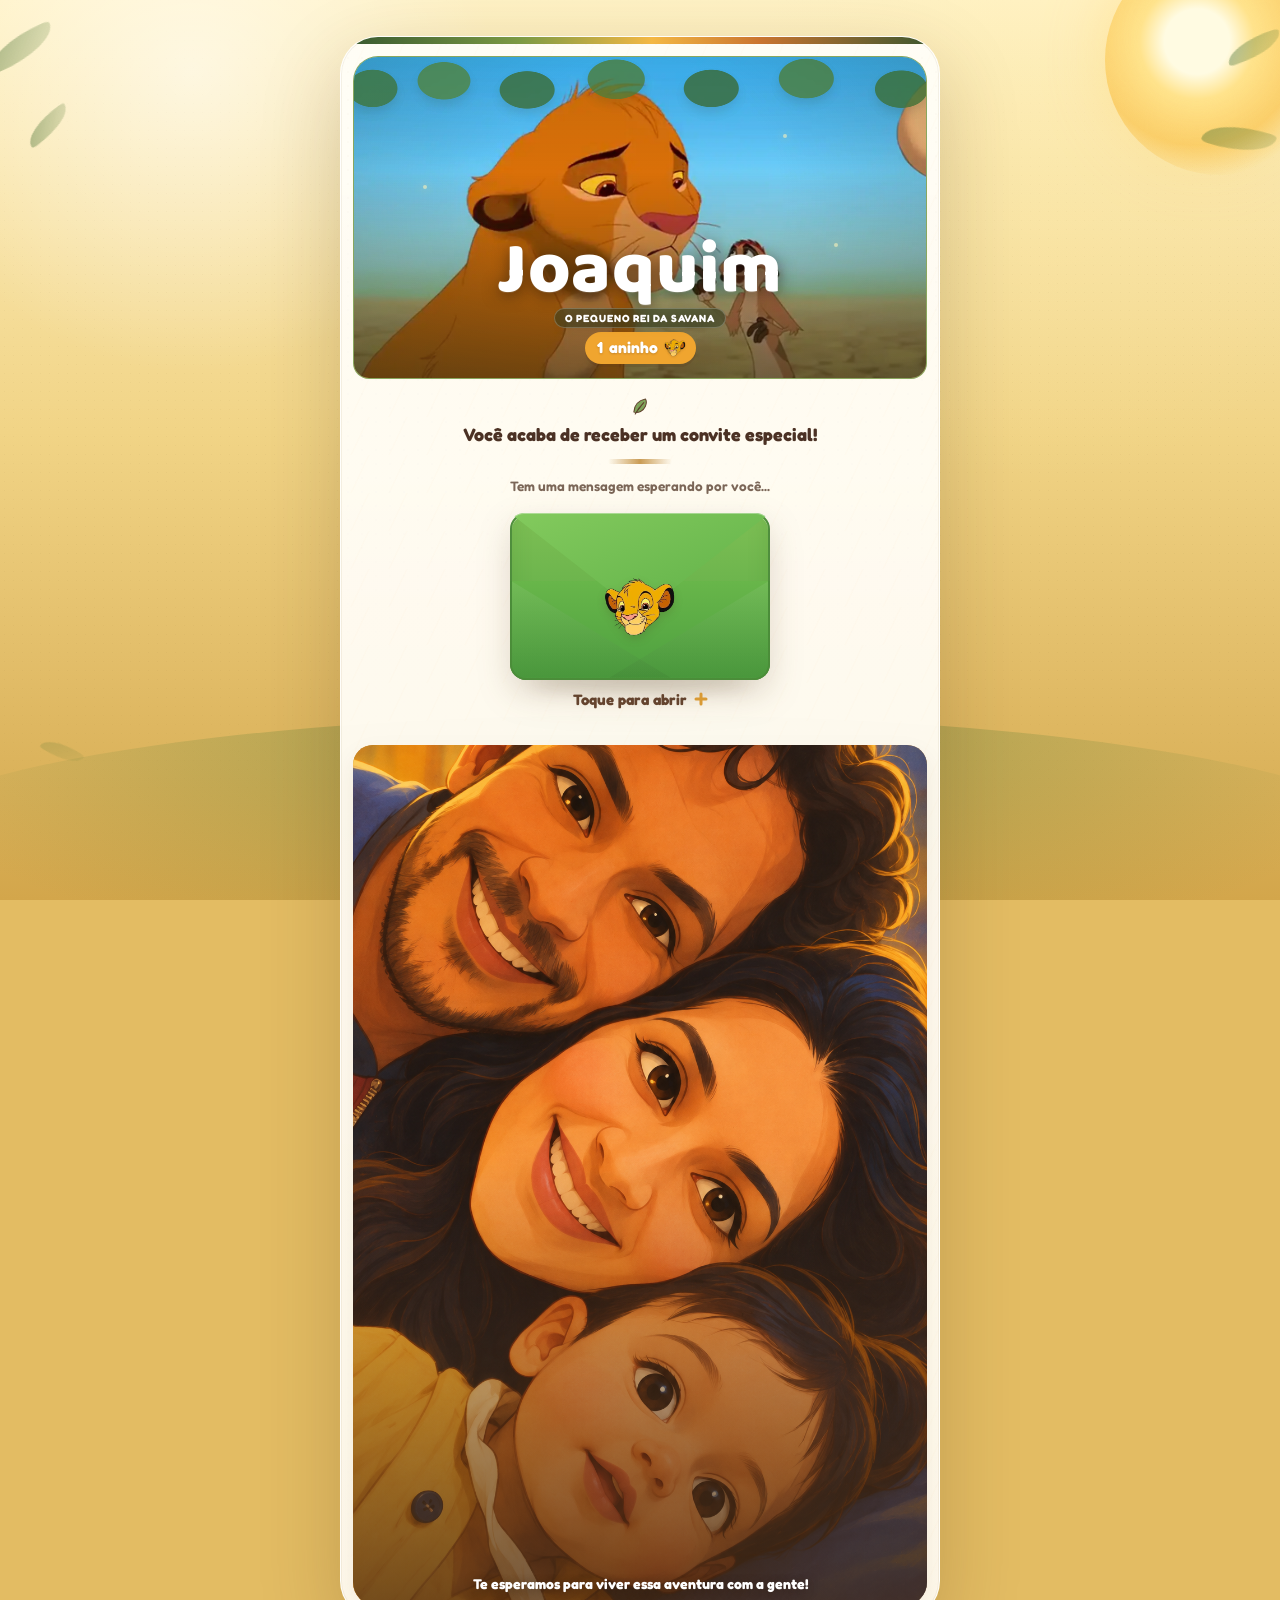
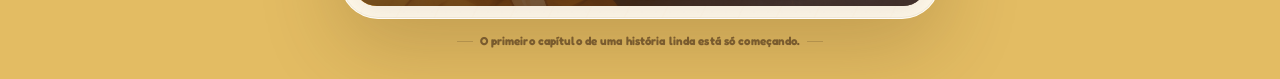
==== commit 82fc1169: "edição 00" ====
--- a/index.html
+++ b/index.html
@@ -120,8 +120,8 @@
           <div class="placeCard__pin" aria-hidden="true"><img src="./assets/icons/map.svg" alt="" /></div>
           <div class="placeCard__copy">
             <span>Local da aventura</span>
-            <h2 id="placeTitle"><span id="txtLocal">Espaço Festa Alegria</span></h2>
-            <p id="txtEndereco">Rua Exemplo, 123 — São Paulo/SP</p>
+            <h2 id="placeTitle"><span id="txtLocal">Espaço Festa LáLáLá</span></h2>
+            <p id="txtEndereco">Rua Exemplo, 123 — Porto Alegre/RS</p>
           </div>
           <button class="miniMapBtn" id="btnMaps" type="button" aria-label="Abrir localização da festa">Ver mapa</button>
         </section>
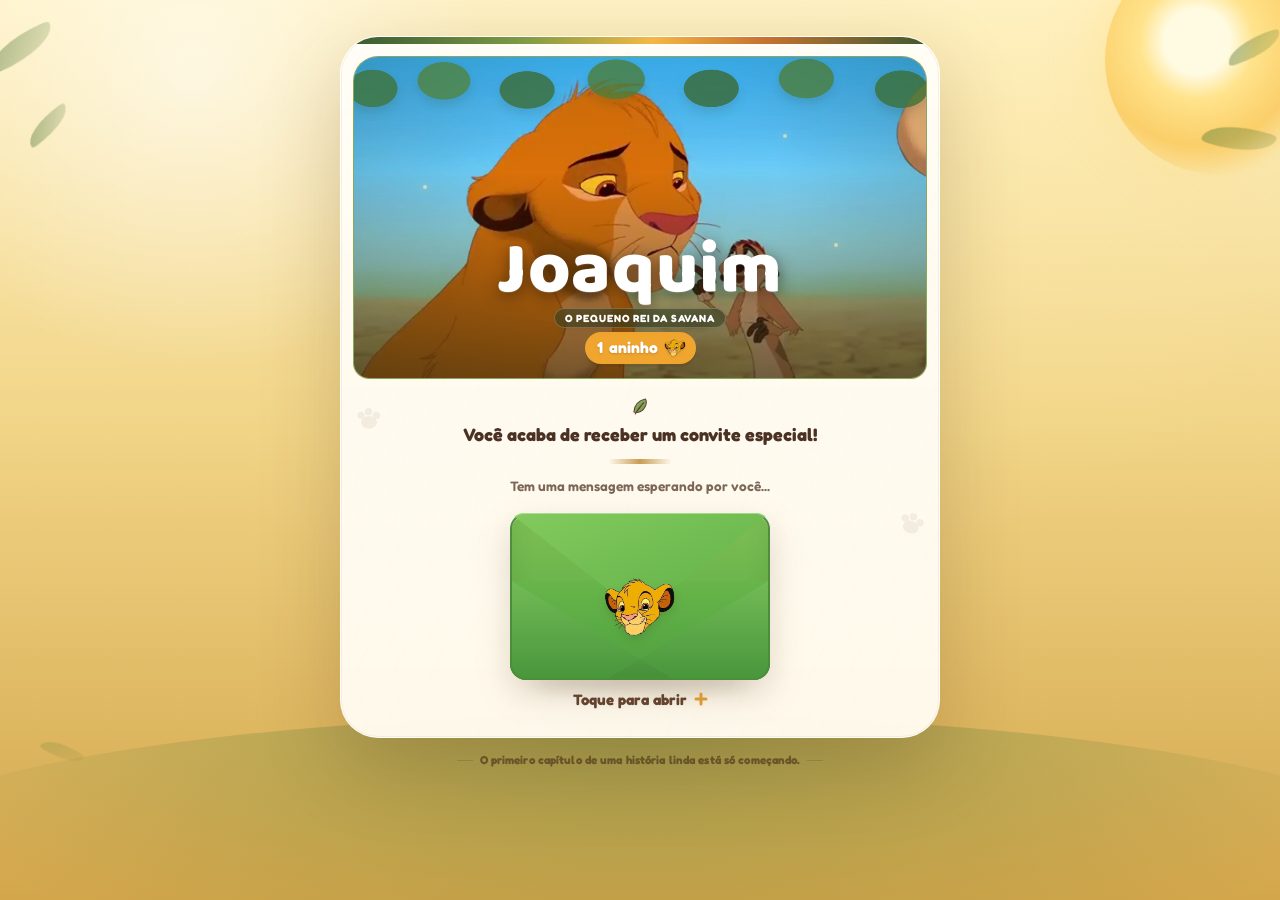
==== commit 7b9eec32: "ok" ====
--- a/index.html
+++ b/index.html
@@ -87,115 +87,341 @@
         </button>
       </section>
 
-      <section class="stage stage--content hidden" id="stageContent" aria-label="Informações do convite">
-        <div class="revealRibbon">
-          <span>HAKUNA MATATA</span>
-        </div>
-
-        <div class="storyCard">
-          <span class="storyCard__icon" aria-hidden="true"><img src="./assets/icons/leaf.svg" alt="" /></span>
-          <p id="txtMensagemInterna">Todo o reino te espera para comemorar esse dia especial!</p>
-          <span class="storyCard__icon storyCard__icon--flip" aria-hidden="true"><img src="./assets/icons/leaf.svg" alt="" /></span>
-        </div>
-
-        <section class="eventSection" aria-labelledby="eventTitle">
-          <p class="sectionKicker">marque no calendário</p>
-          <h2 id="eventTitle">A aventura começa em</h2>
-
-          <div class="eventTickets">
-            <div class="ticket">
-              <span class="ticket__icon" aria-hidden="true"><img src="./assets/icons/calendar.svg" alt="" /></span>
-              <span class="ticket__label">Dia</span>
-              <strong id="txtData">15 de Março</strong>
-            </div>
-            <div class="ticket">
-              <span class="ticket__icon" aria-hidden="true"><img src="./assets/icons/clock.svg" alt="" /></span>
-              <span class="ticket__label">Horário</span>
-              <strong id="txtHora">16:00</strong>
-            </div>
-          </div>
-        </section>
-
-        <section class="placeCard" aria-labelledby="placeTitle">
-          <div class="placeCard__pin" aria-hidden="true"><img src="./assets/icons/map.svg" alt="" /></div>
-          <div class="placeCard__copy">
-            <span>Local da aventura</span>
-            <h2 id="placeTitle"><span id="txtLocal">Espaço Festa LáLáLá</span></h2>
-            <p id="txtEndereco">Rua Exemplo, 123 — Porto Alegre/RS</p>
-          </div>
-          <button class="miniMapBtn" id="btnMaps" type="button" aria-label="Abrir localização da festa">Ver mapa</button>
-        </section>
-
-        <section class="countdownCard" aria-labelledby="countTitle">
-          <p class="sectionKicker">a contagem já começou</p>
-          <h2 id="countTitle">Falta pouco para o rugido da festa!</h2>
-          <div class="countdown" aria-live="polite">
-            <div><strong id="countDays">--</strong><span>dias</span></div>
-            <i>:</i>
-            <div><strong id="countHours">--</strong><span>horas</span></div>
-            <i>:</i>
-            <div><strong id="countMinutes">--</strong><span>min</span></div>
-            <i>:</i>
-            <div><strong id="countSeconds">--</strong><span>seg</span></div>
-          </div>
-          <p class="countdownText" id="countdownText">Carregando contagem...</p>
-        </section>
-
-        <div class="journeyDivider" aria-hidden="true">
-          <span class="journeyDivider__trail"><i></i><i></i><i></i><i></i><i></i></span>
-          <img src="./assets/images/simba-walk.png" alt="" />
-          <span class="journeyDivider__label">A aventura já começou</span>
-        </div>
-
-        <section class="actionSection" aria-labelledby="actionTitle">
-          <p class="sectionKicker">prepare sua mochila</p>
-          <h2 id="actionTitle">Tudo para a aventura</h2>
-          <div class="actionGrid">
-            <button class="actionBtn actionBtn--primary" id="btnRsvp" type="button">
-              <span class="actionBtn__icon"><img src="./assets/icons/chat.svg" alt="" /></span>
-              <span><strong>Confirmar presença</strong><small>pelo WhatsApp</small></span>
-              <b>›</b>
-            </button>
-
-            <button class="actionBtn" id="btnPresentes" type="button" aria-haspopup="dialog" aria-controls="modalPresentes">
-              <span class="actionBtn__icon"><img src="./assets/icons/gift.svg" alt="" /></span>
-              <span><strong>Sugestões de presentes</strong><small>um mimo para o pequeno rei</small></span>
-              <b>›</b>
-            </button>
-
-            <button class="actionBtn" id="btnAlbum" type="button">
-              <span class="actionBtn__icon"><img src="./assets/icons/camera.svg" alt="" /></span>
-              <span><strong>Álbum da festa</strong><small>memórias do grande dia</small></span>
-              <b>›</b>
-            </button>
-          </div>
-        </section>
-
-        <section class="savannaScene" aria-label="Mensagem final do convite">
-          <span class="savannaScene__sun" aria-hidden="true"></span>
-          <span class="savannaScene__hill savannaScene__hill--back" aria-hidden="true"></span>
-          <span class="savannaScene__hill savannaScene__hill--front" aria-hidden="true"></span>
-
-          <img class="savannaScene__nala" src="./assets/images/nala.png" alt="" aria-hidden="true" />
-
-          <div class="savannaScene__copy">
-            <span>A turma já está esperando</span>
-            <strong>Nos vemos na savana!</strong>
-            <small>Um dia especial para guardar na memória.</small>
-          </div>
-
-          <img class="savannaScene__friends" src="./assets/images/reileao1.png" alt="" aria-hidden="true" />
-          <span class="savannaScene__grass" aria-hidden="true"></span>
-        </section>
-      </section>
-
-      <footer class="footerArt">
-        <div class="footerArt__frame">
-          <img src="./assets/images/familia-joaquim.png" alt="Ilustração de uma criança em uma savana com animais" />
-          <div class="footerArt__gradient"></div>
-          <p class="footerArt__text">Te esperamos para viver essa aventura com a gente!</p>
-        </div>
-      </footer>
+     <section class="stage stage--content hidden" id="stageContent" aria-label="Informações do convite">
+
+  <div class="revealRibbon">
+    <span>HAKUNA MATATA</span>
+  </div>
+
+  <div class="storyCard">
+    <span class="storyCard__icon" aria-hidden="true">
+      <img src="./assets/icons/leaf.svg" alt="" />
+    </span>
+
+    <p id="txtMensagemInterna">
+      Todo o reino te espera para comemorar esse dia especial!
+    </p>
+
+    <span class="storyCard__icon storyCard__icon--flip" aria-hidden="true">
+      <img src="./assets/icons/leaf.svg" alt="" />
+    </span>
+  </div>
+
+
+  <!-- DATA E HORÁRIO -->
+  <section class="eventSection" aria-labelledby="eventTitle">
+
+    <p class="sectionKicker">marque no calendário</p>
+
+    <h2 id="eventTitle">
+      A aventura começa em
+    </h2>
+
+    <div class="eventTickets">
+
+      <div class="ticket">
+        <span class="ticket__icon" aria-hidden="true">
+          <img src="./assets/icons/calendar.svg" alt="" />
+        </span>
+
+        <span class="ticket__label">Dia</span>
+
+        <strong id="txtData">
+          15 de Março
+        </strong>
+      </div>
+
+
+      <div class="ticket">
+        <span class="ticket__icon" aria-hidden="true">
+          <img src="./assets/icons/clock.svg" alt="" />
+        </span>
+
+        <span class="ticket__label">Horário</span>
+
+        <strong id="txtHora">
+          16:00
+        </strong>
+      </div>
+
+    </div>
+
+  </section>
+
+
+  <!-- LOCAL -->
+  <section class="placeCard" aria-labelledby="placeTitle">
+
+    <div class="placeCard__pin" aria-hidden="true">
+      <img src="./assets/icons/map.svg" alt="" />
+    </div>
+
+    <div class="placeCard__copy">
+
+      <span>Local da aventura</span>
+
+      <h2 id="placeTitle">
+        <span id="txtLocal">
+          Espaço Festa Alegria
+        </span>
+      </h2>
+
+      <p id="txtEndereco">
+        Rua Exemplo, 123 — São Paulo/SP
+      </p>
+
+    </div>
+
+    <button
+      class="miniMapBtn"
+      id="btnMaps"
+      type="button"
+      aria-label="Abrir localização da festa"
+    >
+      Ver mapa
+    </button>
+
+  </section>
+
+
+  <!-- CONTAGEM REGRESSIVA -->
+  <section class="countdownCard" aria-labelledby="countTitle">
+
+    <p class="sectionKicker">
+      a contagem já começou
+    </p>
+
+    <h2 id="countTitle">
+      Falta pouco para o rugido da festa!
+    </h2>
+
+    <div class="countdown" aria-live="polite">
+
+      <div>
+        <strong id="countDays">--</strong>
+        <span>dias</span>
+      </div>
+
+      <i>:</i>
+
+      <div>
+        <strong id="countHours">--</strong>
+        <span>horas</span>
+      </div>
+
+      <i>:</i>
+
+      <div>
+        <strong id="countMinutes">--</strong>
+        <span>min</span>
+      </div>
+
+      <i>:</i>
+
+      <div>
+        <strong id="countSeconds">--</strong>
+        <span>seg</span>
+      </div>
+
+    </div>
+
+    <p class="countdownText" id="countdownText">
+      Carregando contagem...
+    </p>
+
+  </section>
+
+
+  <!-- SIMBA CAMINHANDO -->
+  <div class="journeyDivider" aria-hidden="true">
+
+    <span class="journeyDivider__trail">
+      <i></i>
+      <i></i>
+      <i></i>
+      <i></i>
+      <i></i>
+    </span>
+
+    <img
+      src="./assets/images/simba-walk.png"
+      alt=""
+    />
+
+    <span class="journeyDivider__label">
+      A aventura já começou
+    </span>
+
+  </div>
+
+
+  <!-- BOTÕES -->
+  <section class="actionSection" aria-labelledby="actionTitle">
+
+    <p class="sectionKicker">
+      prepare sua mochila
+    </p>
+
+    <h2 id="actionTitle">
+      Tudo para a aventura
+    </h2>
+
+    <div class="actionGrid">
+
+
+      <!-- WHATSAPP -->
+      <button
+        class="actionBtn actionBtn--primary"
+        id="btnRsvp"
+        type="button"
+      >
+
+        <span class="actionBtn__icon">
+          <img src="./assets/icons/chat.svg" alt="" />
+        </span>
+
+        <span>
+          <strong>Confirmar presença</strong>
+          <small>pelo WhatsApp</small>
+        </span>
+
+        <b>›</b>
+
+      </button>
+
+
+      <!-- PRESENTES -->
+      <button
+        class="actionBtn"
+        id="btnPresentes"
+        type="button"
+        aria-haspopup="dialog"
+        aria-controls="modalPresentes"
+      >
+
+        <span class="actionBtn__icon">
+          <img src="./assets/icons/gift.svg" alt="" />
+        </span>
+
+        <span>
+          <strong>Sugestões de presentes</strong>
+          <small>um mimo para o pequeno rei</small>
+        </span>
+
+        <b>›</b>
+
+      </button>
+
+
+      <!-- ÁLBUM -->
+      <button
+        class="actionBtn"
+        id="btnAlbum"
+        type="button"
+      >
+
+        <span class="actionBtn__icon">
+          <img src="./assets/icons/camera.svg" alt="" />
+        </span>
+
+        <span>
+          <strong>Álbum da festa</strong>
+          <small>memórias do grande dia</small>
+        </span>
+
+        <b>›</b>
+
+      </button>
+
+    </div>
+
+  </section>
+
+
+  <!-- CENA DA SAVANA -->
+  <section
+    class="savannaScene"
+    aria-label="Mensagem final do convite"
+  >
+
+    <span
+      class="savannaScene__sun"
+      aria-hidden="true">
+    </span>
+
+    <span
+      class="savannaScene__hill savannaScene__hill--back"
+      aria-hidden="true">
+    </span>
+
+    <span
+      class="savannaScene__hill savannaScene__hill--front"
+      aria-hidden="true">
+    </span>
+
+
+    <img
+      class="savannaScene__nala"
+      src="./assets/images/nala.png"
+      alt=""
+      aria-hidden="true"
+    />
+
+
+    <div class="savannaScene__copy">
+
+      <span>
+        A turma já está esperando
+      </span>
+
+      <strong>
+        Nos vemos na savana!
+      </strong>
+
+      <small>
+        Um dia especial para guardar na memória.
+      </small>
+
+    </div>
+
+
+    <img
+      class="savannaScene__friends"
+      src="./assets/images/reileao1.png"
+      alt=""
+      aria-hidden="true"
+    />
+
+    <span
+      class="savannaScene__grass"
+      aria-hidden="true">
+    </span>
+
+  </section>
+
+
+  <!-- FOTO FINAL DA FAMÍLIA -->
+  <footer class="footerArt">
+
+    <div class="footerArt__frame">
+
+      <img
+        src="./assets/images/familia-joaquim.png"
+        alt="Joaquim com sua família"
+      />
+
+      <div class="footerArt__gradient"></div>
+
+      <p class="footerArt__text">
+        Te esperamos para viver essa aventura com a gente!
+      </p>
+
+    </div>
+
+  </footer>
+
+
+</section>
 
       <div class="cornerPaw cornerPaw--a" aria-hidden="true"><img src="./assets/icons/paw.svg" alt="" /></div>
       <div class="cornerPaw cornerPaw--b" aria-hidden="true"><img src="./assets/icons/paw.svg" alt="" /></div>
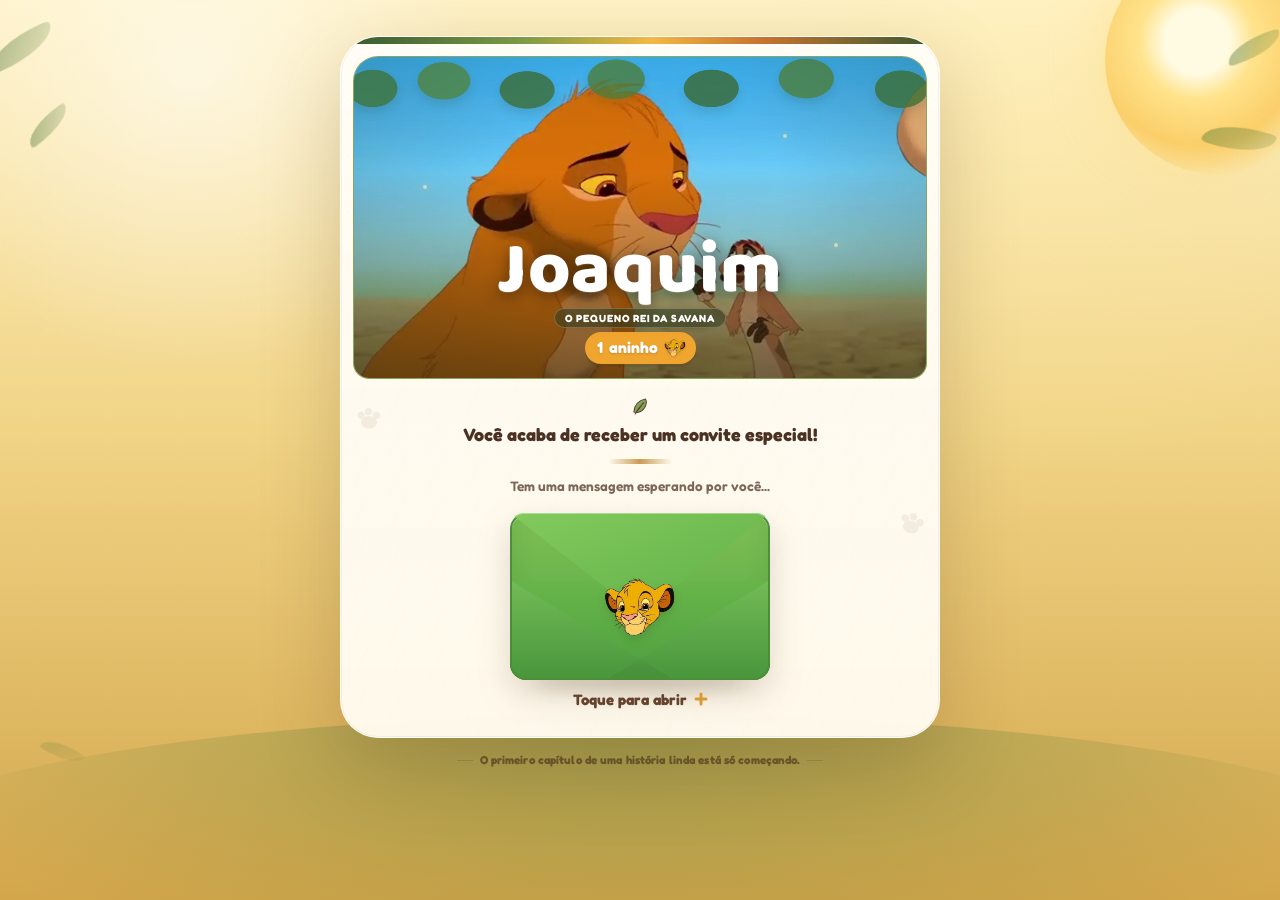
==== commit 6f255d83: "ok" ====
--- a/index.html
+++ b/index.html
@@ -162,12 +162,12 @@
 
       <h2 id="placeTitle">
         <span id="txtLocal">
-          Espaço Festa Alegria
+          Espaço Festa LáLáLá
         </span>
       </h2>
 
       <p id="txtEndereco">
-        Rua Exemplo, 123 — São Paulo/SP
+        Rua Exemplo, 123 — Porto Alegre/RS
       </p>
 
     </div>
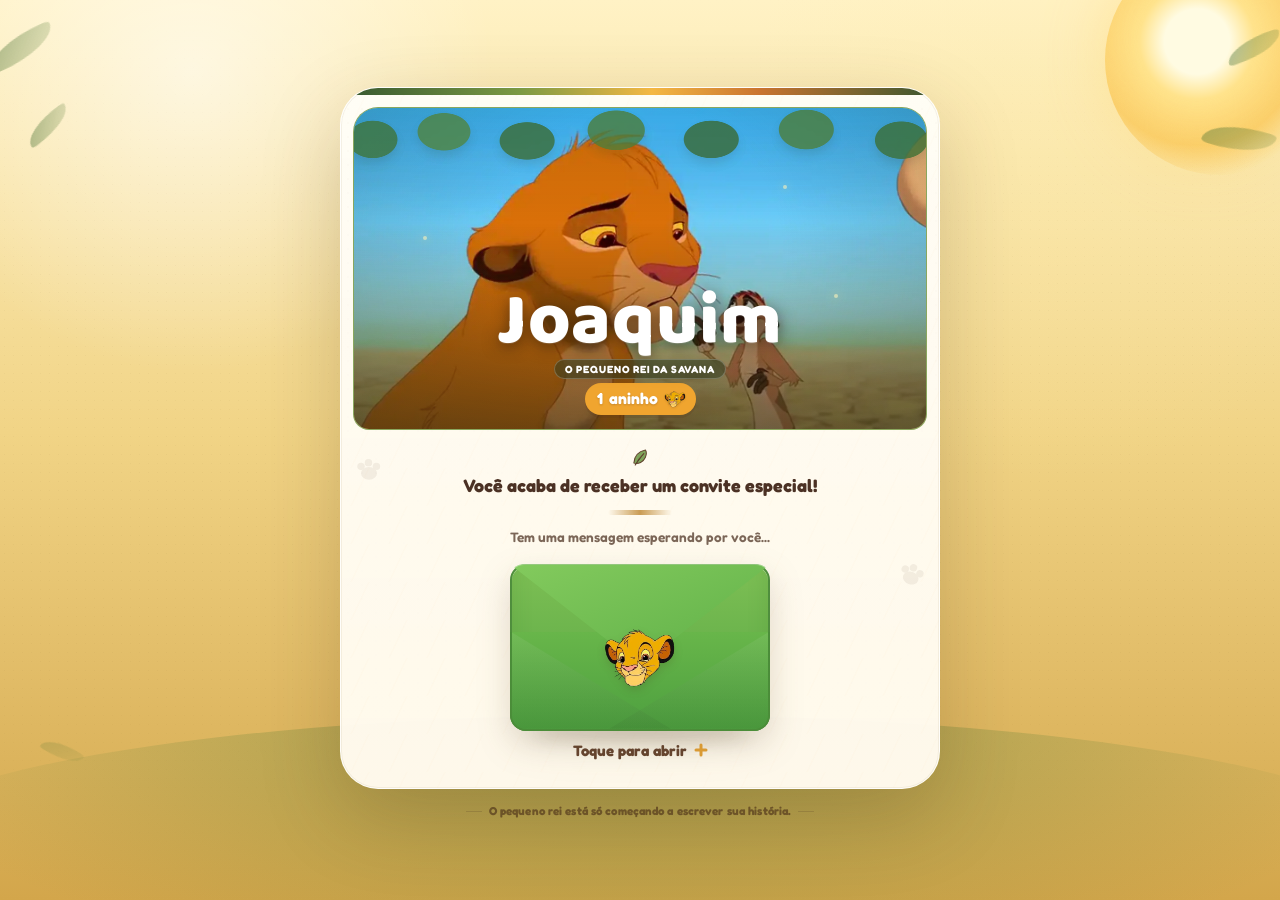
==== commit 760d8f13: "ok" ====
--- a/index.html
+++ b/index.html
@@ -427,7 +427,7 @@
       <div class="cornerPaw cornerPaw--b" aria-hidden="true"><img src="./assets/icons/paw.svg" alt="" /></div>
     </article>
 
-    <p class="pageCredit">O primeiro capítulo de uma história linda está só começando.</p>
+    <p class="pageCredit">O pequeno rei está só começando a escrever sua história.</p>
   </main>
 
   <!-- Trilha sonora: só começa depois do toque no envelope (compatível com celular) -->
--- a/style.css
+++ b/style.css
@@ -76,7 +76,7 @@
   display:flex;
   flex-direction:column;
   align-items:center;
-  justify-content:flex-start;
+  justify-content:center;
   gap:12px;
   padding:max(18px,env(safe-area-inset-top)) max(12px,env(safe-area-inset-right)) max(30px,env(safe-area-inset-bottom)) max(12px,env(safe-area-inset-left));
 }
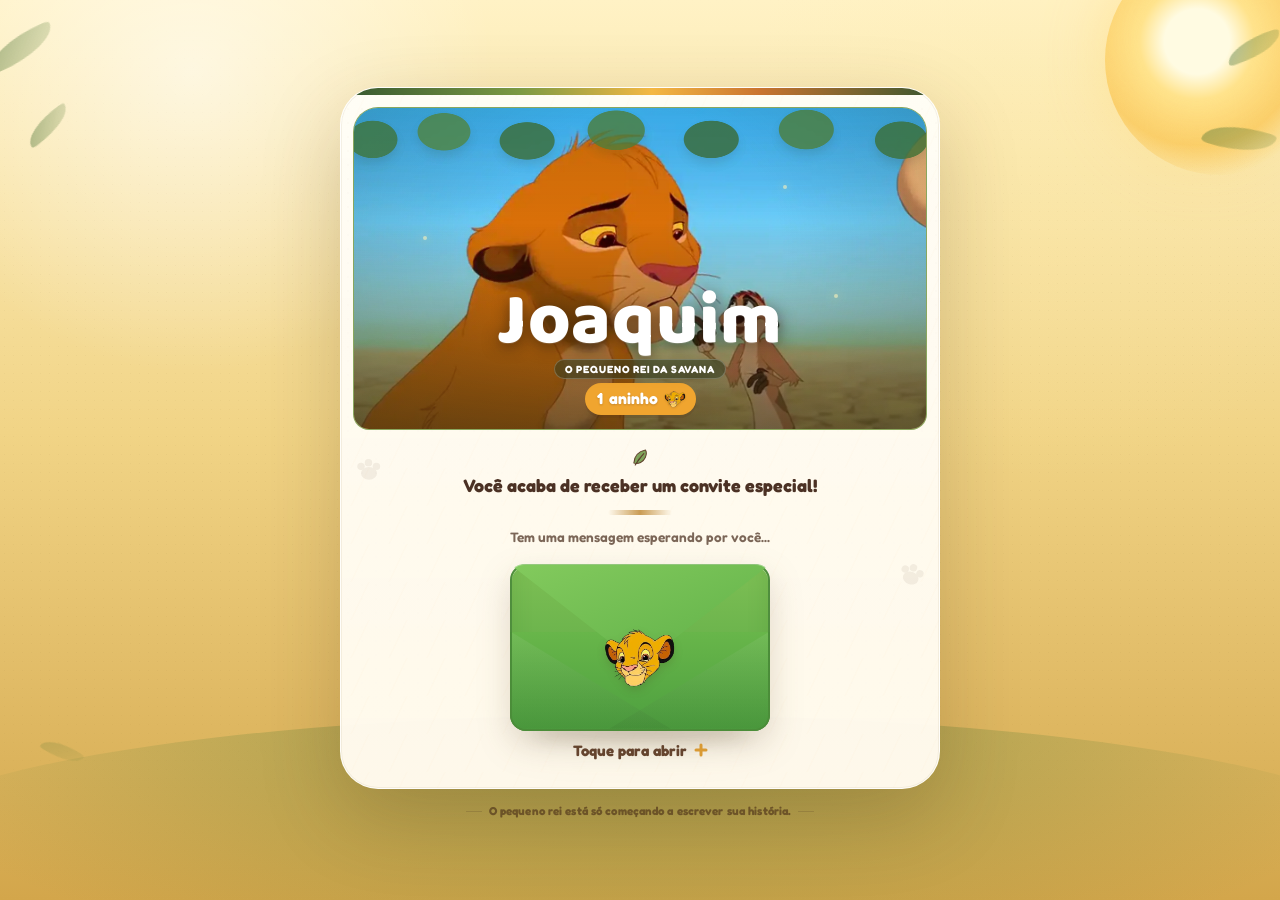
==== commit 7bab980b: "ok" ====
--- a/index.html
+++ b/index.html
@@ -439,7 +439,7 @@
     <span class="musicControl__icon" aria-hidden="true"><img src="./assets/icons/music.svg" alt="" /></span>
     <span class="musicControl__copy">
       <strong>Trilha da savana</strong>
-      <small id="musicStatus">tocando baixinho</small>
+      <small id="musicStatus"> Radio Rei Leãozinho </small>
     </span>
     <span class="musicControl__bars" aria-hidden="true"><i></i><i></i><i></i></span>
   </button>
